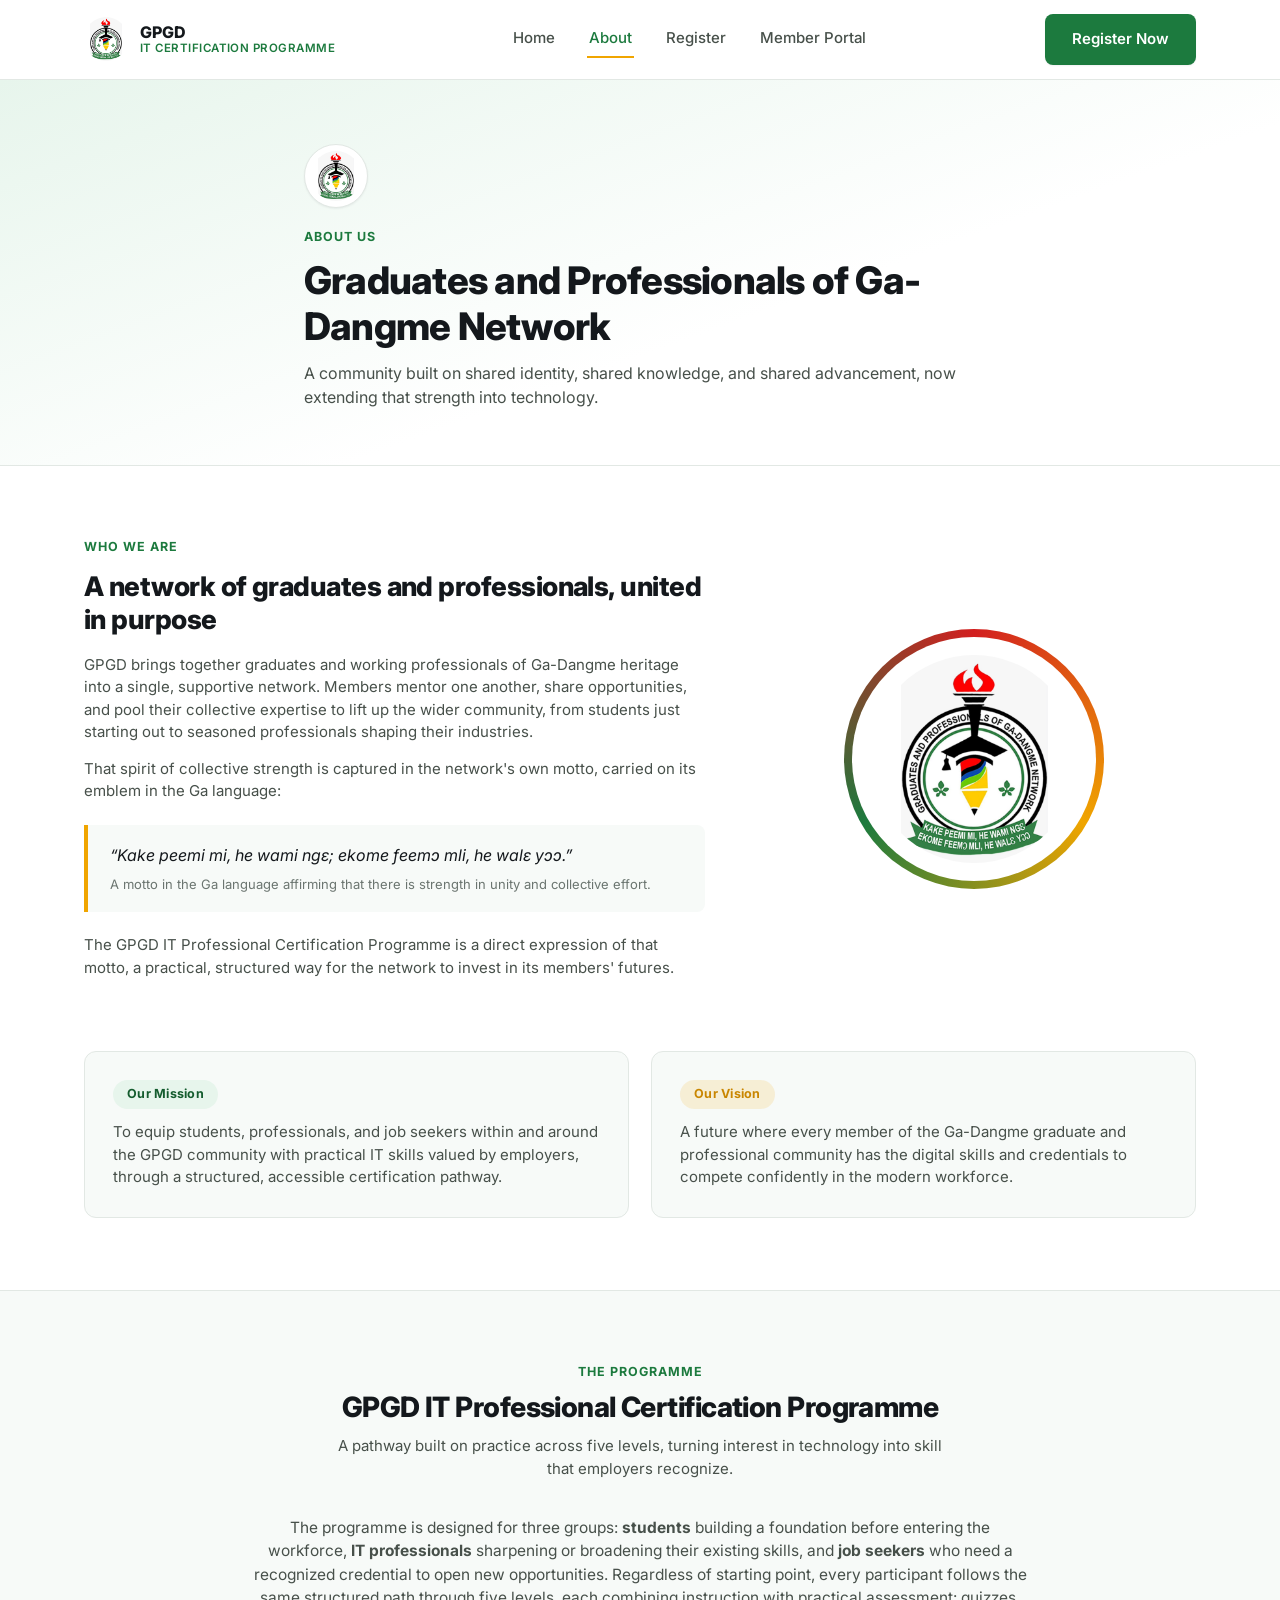
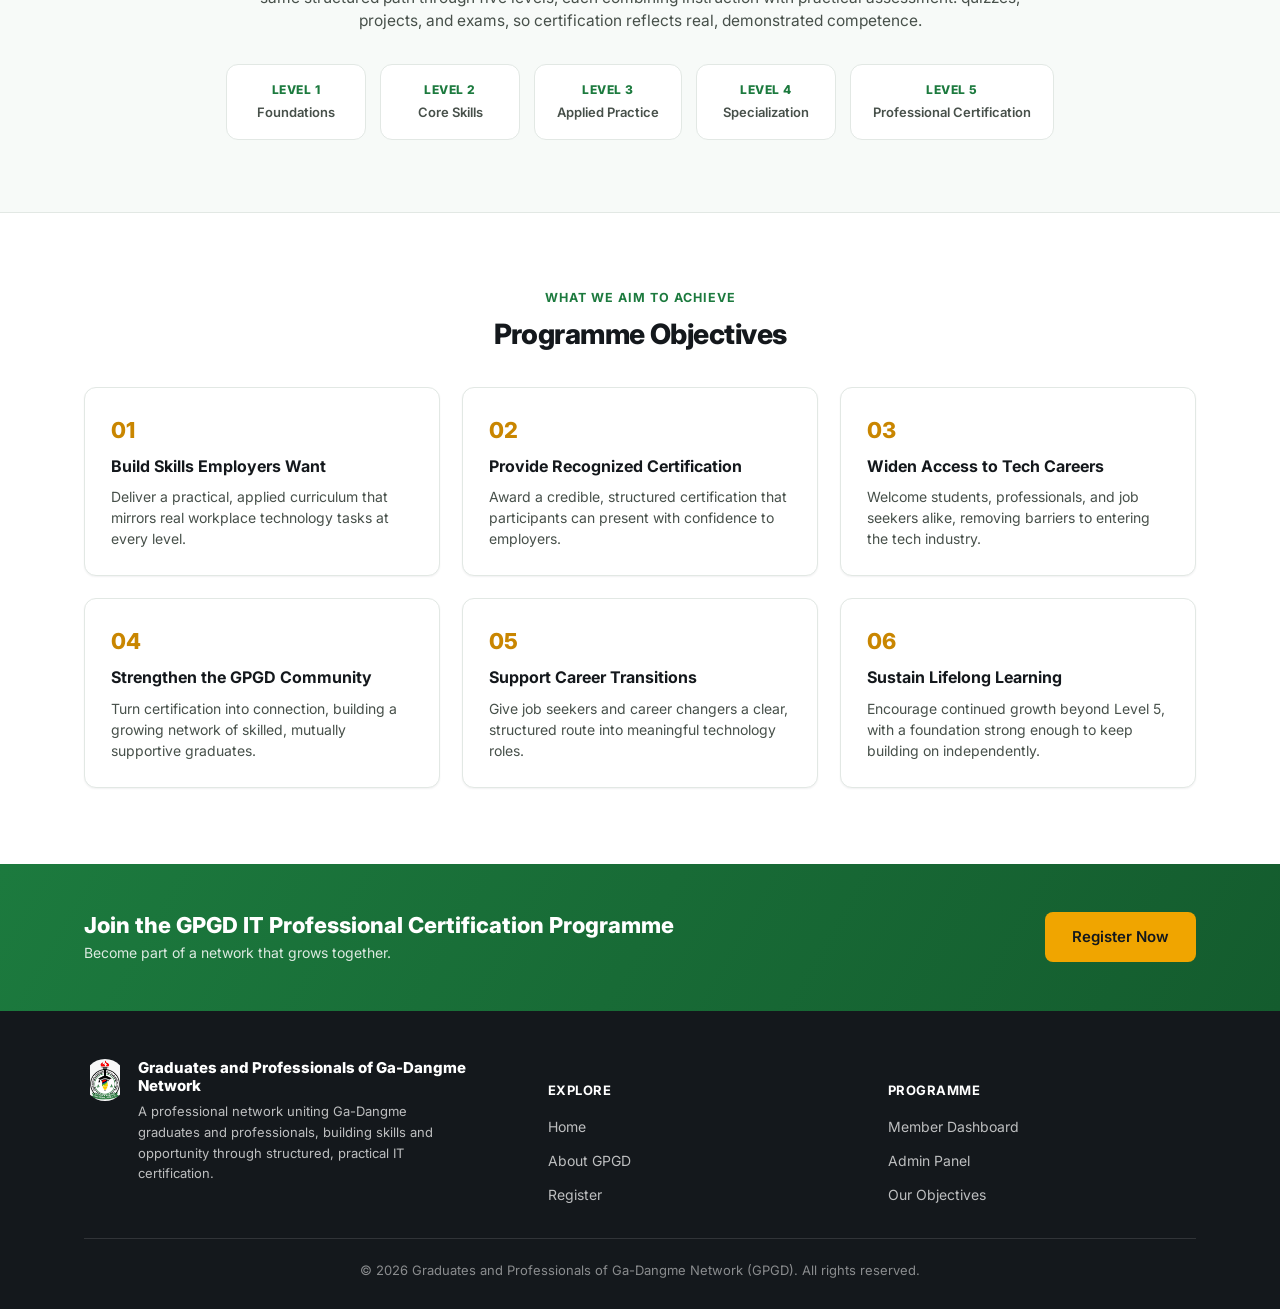
==== about.html @ 0663e2e6 "Initial commit" ====
<!DOCTYPE html>
<html lang="en">
<head>
<meta charset="UTF-8">
<meta name="viewport" content="width=device-width, initial-scale=1.0">
<title>About GPGD IT Professional Certification Programme</title>
<link rel="stylesheet" href="shared.css">
<link rel="stylesheet" href="about.css">
<link rel="preconnect" href="https://fonts.googleapis.com">
<link rel="preconnect" href="https://fonts.gstatic.com" crossorigin>
<link href="https://fonts.googleapis.com/css2?family=Inter:wght@400;500;600;700;800&display=swap" rel="stylesheet">
</head>
<body>

<header class="site-header">
  <div class="container header-inner">
    <a href="index.html" class="brand">
      <img src="assets/logo.jpeg" alt="GPGD Logo" class="brand-logo">
      <div class="brand-text">
        <strong>GPGD</strong>
        <span>IT Certification Programme</span>
      </div>
    </a>
    <nav class="nav-links" id="nav-links">
      <a href="index.html">Home</a>
      <a href="about.html" class="active">About</a>
      <a href="register.html">Register</a>
      <a href="dashboard.html">Member Portal</a>
    </nav>
    <div class="nav-cta">
      <a href="register.html" class="btn btn-primary">Register Now</a>
      <button class="nav-toggle" id="nav-toggle" aria-label="Toggle navigation">&#9776;</button>
    </div>
  </div>
</header>

<section class="page-banner">
  <div class="container page-banner-inner">
    <img src="assets/logo.jpeg" alt="GPGD Logo" class="page-banner-logo">
    <span class="eyebrow">About Us</span>
    <h1>Graduates and Professionals of Ga-Dangme Network</h1>
    <p>A community built on shared identity, shared knowledge, and shared advancement, now extending that strength into technology.</p>
  </div>
</section>

<section class="who-we-are">
  <div class="container who-grid">
    <div class="who-content">
      <span class="eyebrow">Who We Are</span>
      <h2>A network of graduates and professionals, united in purpose</h2>
      <p>
        GPGD brings together graduates and working professionals of Ga-Dangme
        heritage into a single, supportive network. Members mentor one another,
        share opportunities, and pool their collective expertise to lift up the
        wider community, from students just starting out to seasoned
        professionals shaping their industries.
      </p>
      <p>
        That spirit of collective strength is captured in the network's own
        motto, carried on its emblem in the Ga language:
      </p>
      <blockquote class="motto">
        &ldquo;Kake peemi mi, he wami ng&#603;; ekome feem&#596; mli, he wal&#603; y&#596;&#596;.&rdquo;
        <span>A motto in the Ga language affirming that there is strength in unity and collective effort.</span>
      </blockquote>
      <p>
        The GPGD IT Professional Certification Programme is a direct expression
        of that motto, a practical, structured way for the network to
        invest in its members' futures.
      </p>
    </div>
    <div class="who-media">
      <div class="who-media-ring">
        <img src="assets/logo.jpeg" alt="GPGD emblem" class="who-logo">
      </div>
    </div>
  </div>
</section>

<section class="mission-vision">
  <div class="container mv-grid">
    <div class="mv-card">
      <span class="mv-tag mv-tag-green">Our Mission</span>
      <p>To equip students, professionals, and job seekers within and around the GPGD community with practical IT skills valued by employers, through a structured, accessible certification pathway.</p>
    </div>
    <div class="mv-card">
      <span class="mv-tag mv-tag-gold">Our Vision</span>
      <p>A future where every member of the Ga-Dangme graduate and professional community has the digital skills and credentials to compete confidently in the modern workforce.</p>
    </div>
  </div>
</section>

<section class="programme">
  <div class="container">
    <div class="section-heading">
      <span class="eyebrow">The Programme</span>
      <h2>GPGD IT Professional Certification Programme</h2>
      <p>A pathway built on practice across five levels, turning interest in technology into skill that employers recognize.</p>
    </div>

    <div class="programme-body">
      <p>
        The programme is designed for three groups: <strong>students</strong>
        building a foundation before entering the workforce,
        <strong>IT professionals</strong> sharpening or broadening their
        existing skills, and <strong>job seekers</strong> who need a
        recognized credential to open new opportunities. Regardless of
        starting point, every participant follows the same structured path
        through five levels, each combining instruction with practical
        assessment: quizzes, projects, and exams, so certification
        reflects real, demonstrated competence.
      </p>
    </div>

    <div class="levels-row" aria-label="Programme levels">
      <div class="level-pill">
        <span>Level 1</span>
        Foundations
      </div>
      <div class="level-pill">
        <span>Level 2</span>
        Core Skills
      </div>
      <div class="level-pill">
        <span>Level 3</span>
        Applied Practice
      </div>
      <div class="level-pill">
        <span>Level 4</span>
        Specialization
      </div>
      <div class="level-pill">
        <span>Level 5</span>
        Professional Certification
      </div>
    </div>
  </div>
</section>

<section id="objectives" class="objectives">
  <div class="container">
    <div class="section-heading">
      <span class="eyebrow">What We Aim To Achieve</span>
      <h2>Programme Objectives</h2>
    </div>

    <div class="objectives-grid">
      <div class="objective-card">
        <div class="objective-number">01</div>
        <h3>Build Skills Employers Want</h3>
        <p>Deliver a practical, applied curriculum that mirrors real workplace technology tasks at every level.</p>
      </div>
      <div class="objective-card">
        <div class="objective-number">02</div>
        <h3>Provide Recognized Certification</h3>
        <p>Award a credible, structured certification that participants can present with confidence to employers.</p>
      </div>
      <div class="objective-card">
        <div class="objective-number">03</div>
        <h3>Widen Access to Tech Careers</h3>
        <p>Welcome students, professionals, and job seekers alike, removing barriers to entering the tech industry.</p>
      </div>
      <div class="objective-card">
        <div class="objective-number">04</div>
        <h3>Strengthen the GPGD Community</h3>
        <p>Turn certification into connection, building a growing network of skilled, mutually supportive graduates.</p>
      </div>
      <div class="objective-card">
        <div class="objective-number">05</div>
        <h3>Support Career Transitions</h3>
        <p>Give job seekers and career changers a clear, structured route into meaningful technology roles.</p>
      </div>
      <div class="objective-card">
        <div class="objective-number">06</div>
        <h3>Sustain Lifelong Learning</h3>
        <p>Encourage continued growth beyond Level 5, with a foundation strong enough to keep building on independently.</p>
      </div>
    </div>
  </div>
</section>

<section class="cta-banner">
  <div class="container cta-banner-inner">
    <div>
      <h2>Join the GPGD IT Professional Certification Programme</h2>
      <p>Become part of a network that grows together.</p>
    </div>
    <a href="register.html" class="btn btn-gold">Register Now</a>
  </div>
</section>

<footer class="site-footer">
  <div class="container">
    <div class="footer-grid">
      <div class="footer-brand">
        <img src="assets/logo.jpeg" alt="GPGD Logo">
        <div>
          <h4>Graduates and Professionals of Ga-Dangme Network</h4>
          <p>A professional network uniting Ga-Dangme graduates and professionals, building skills and opportunity through structured, practical IT certification.</p>
        </div>
      </div>
      <div class="footer-col">
        <h5>Explore</h5>
        <ul>
          <li><a href="index.html">Home</a></li>
          <li><a href="about.html">About GPGD</a></li>
          <li><a href="register.html">Register</a></li>
        </ul>
      </div>
      <div class="footer-col">
        <h5>Programme</h5>
        <ul>
          <li><a href="dashboard.html">Member Dashboard</a></li>
          <li><a href="admin.html">Admin Panel</a></li>
          <li><a href="about.html#objectives">Our Objectives</a></li>
        </ul>
      </div>
    </div>
    <p class="footer-bottom">&copy; 2026 Graduates and Professionals of Ga-Dangme Network (GPGD). All rights reserved.</p>
  </div>
</footer>

<script src="nav.js"></script>
</body>
</html>
---- shared.css ----
:root {
  --color-primary: #1c7a3e;
  --color-primary-dark: #145c2e;
  --color-primary-light: #e7f5ec;
  --color-gold: #f0a500;
  --color-gold-dark: #c98600;
  --color-flame: #d21f1f;
  --color-ink: #14181c;
  --color-body: #47504a;
  --color-muted: #6b7570;
  --color-border: #e2e8e4;
  --color-surface: #ffffff;
  --color-surface-alt: #f7faf8;
  --color-danger: #d92d20;
  --color-success: #16794f;
  --color-warning: #b54708;
  --radius-sm: 8px;
  --radius-md: 12px;
  --radius-lg: 20px;
  --shadow-sm: 0 1px 2px rgba(20, 24, 28, 0.06);
  --shadow-md: 0 8px 24px rgba(20, 24, 28, 0.08);
  --shadow-lg: 0 20px 48px rgba(20, 24, 28, 0.14);
}

* {
  box-sizing: border-box;
}

html {
  scroll-behavior: smooth;
}

body {
  margin: 0;
  font-family: "Inter", -apple-system, BlinkMacSystemFont, "Segoe UI", sans-serif;
  color: var(--color-ink);
  background: var(--color-surface);
  line-height: 1.5;
}

.container {
  width: 100%;
  max-width: 1160px;
  margin: 0 auto;
  padding: 0 24px;
}

h1, h2, h3, h4 {
  font-weight: 800;
  line-height: 1.2;
  margin: 0;
}

p {
  margin: 0;
}

a {
  text-decoration: none;
  color: inherit;
}

img {
  display: block;
}

button {
  font-family: inherit;
}

/* Buttons */

.btn {
  display: inline-flex;
  align-items: center;
  justify-content: center;
  padding: 13px 26px;
  border-radius: var(--radius-sm);
  font-size: 15px;
  font-weight: 600;
  border: 1px solid transparent;
  cursor: pointer;
  transition: transform 0.12s ease, box-shadow 0.12s ease, background 0.15s ease, border-color 0.15s ease, color 0.15s ease;
}

.btn-primary {
  background: var(--color-primary);
  color: #fff;
  box-shadow: var(--shadow-sm);
}

.btn-primary:hover:not(:disabled) {
  background: var(--color-primary-dark);
  box-shadow: var(--shadow-md);
}

.btn-primary:disabled {
  opacity: 0.7;
  cursor: not-allowed;
}

.btn-secondary {
  background: var(--color-surface);
  color: var(--color-ink);
  border-color: var(--color-border);
}

.btn-secondary:hover {
  border-color: var(--color-primary);
  color: var(--color-primary);
}

.btn-gold {
  background: var(--color-gold);
  color: var(--color-ink);
}

.btn-gold:hover {
  background: var(--color-gold-dark);
  color: #fff;
}

/* Site header / nav (marketing pages) */

.site-header {
  position: sticky;
  top: 0;
  z-index: 50;
  background: rgba(255, 255, 255, 0.92);
  backdrop-filter: blur(8px);
  border-bottom: 1px solid var(--color-border);
}

.header-inner {
  display: flex;
  align-items: center;
  justify-content: space-between;
  gap: 20px;
  padding-top: 14px;
  padding-bottom: 14px;
}

.brand {
  display: flex;
  align-items: center;
  gap: 12px;
  min-width: 0;
}

.brand-logo {
  height: 44px;
  width: 44px;
  object-fit: contain;
  flex-shrink: 0;
  border-radius: 50%;
}

.brand-text {
  display: flex;
  flex-direction: column;
  line-height: 1.15;
  min-width: 0;
}

.brand-text strong {
  font-size: 16px;
  font-weight: 800;
  letter-spacing: -0.01em;
  color: var(--color-ink);
}

.brand-text span {
  font-size: 11.5px;
  font-weight: 600;
  color: var(--color-primary);
  text-transform: uppercase;
  letter-spacing: 0.04em;
  white-space: nowrap;
}

.nav-links {
  display: flex;
  align-items: center;
  gap: 30px;
}

.nav-links a {
  font-weight: 500;
  color: var(--color-body);
  font-size: 15px;
  padding: 6px 2px;
  border-bottom: 2px solid transparent;
  transition: color 0.15s ease, border-color 0.15s ease;
}

.nav-links a:hover {
  color: var(--color-primary);
}

.nav-links a.active {
  color: var(--color-primary);
  border-bottom-color: var(--color-gold);
}

.nav-cta {
  display: flex;
  align-items: center;
  gap: 10px;
}

.nav-toggle {
  display: none;
  background: none;
  border: 1px solid var(--color-border);
  border-radius: var(--radius-sm);
  padding: 8px 10px;
  cursor: pointer;
}

/* Footer */

.site-footer {
  background: var(--color-ink);
  color: rgba(255, 255, 255, 0.72);
  padding: 48px 0 28px;
}

.footer-grid {
  display: grid;
  grid-template-columns: 1.4fr 1fr 1fr;
  gap: 32px;
  padding-bottom: 32px;
  border-bottom: 1px solid rgba(255, 255, 255, 0.12);
}

.footer-brand {
  display: flex;
  gap: 12px;
  align-items: flex-start;
}

.footer-brand img {
  height: 42px;
  width: 42px;
  object-fit: contain;
  border-radius: 50%;
  flex-shrink: 0;
}

.footer-brand h4 {
  font-size: 15px;
  color: #fff;
  margin-bottom: 6px;
}

.footer-brand p {
  font-size: 13px;
  line-height: 1.6;
  max-width: 320px;
}

.footer-col h5 {
  font-size: 13px;
  font-weight: 700;
  color: #fff;
  text-transform: uppercase;
  letter-spacing: 0.04em;
  margin-bottom: 14px;
}

.footer-col ul {
  list-style: none;
  margin: 0;
  padding: 0;
  display: flex;
  flex-direction: column;
  gap: 10px;
}

.footer-col a {
  font-size: 14px;
  transition: color 0.15s ease;
}

.footer-col a:hover {
  color: #fff;
}

.footer-bottom {
  padding-top: 22px;
  font-size: 13px;
  text-align: center;
  color: rgba(255, 255, 255, 0.5);
}

/* Toast (shared by app pages) */

.toast {
  position: fixed;
  bottom: 24px;
  left: 50%;
  transform: translateX(-50%) translateY(20px);
  background: var(--color-ink);
  color: #fff;
  padding: 14px 22px;
  border-radius: var(--radius-sm);
  font-size: 14px;
  font-weight: 500;
  box-shadow: var(--shadow-lg);
  opacity: 0;
  pointer-events: none;
  transition: opacity 0.2s ease, transform 0.2s ease;
  z-index: 300;
}

.toast.show {
  opacity: 1;
  transform: translateX(-50%) translateY(0);
  pointer-events: auto;
}

.toast.error {
  background: var(--color-danger);
}

.toast.success {
  background: var(--color-success);
}

/* Responsive nav */

@media (max-width: 860px) {
  .nav-links {
    position: fixed;
    top: 70px;
    left: 0;
    right: 0;
    background: var(--color-surface);
    border-bottom: 1px solid var(--color-border);
    flex-direction: column;
    align-items: flex-start;
    gap: 4px;
    padding: 12px 24px 20px;
    transform: translateY(-12px);
    opacity: 0;
    pointer-events: none;
    transition: opacity 0.15s ease, transform 0.15s ease;
  }

  .nav-links.open {
    transform: translateY(0);
    opacity: 1;
    pointer-events: auto;
  }

  .nav-links a {
    width: 100%;
    padding: 10px 0;
  }

  .nav-toggle {
    display: inline-flex;
  }

  .footer-grid {
    grid-template-columns: 1fr;
  }
}
---- about.css ----
/* Page banner */

.page-banner {
  background: linear-gradient(160deg, var(--color-primary-light) 0%, #ffffff 60%);
  padding: 64px 0 56px;
  border-bottom: 1px solid var(--color-border);
}

.page-banner-inner {
  max-width: 720px;
  display: flex;
  flex-direction: column;
  align-items: flex-start;
  gap: 12px;
}

.page-banner-logo {
  width: 64px;
  height: 64px;
  object-fit: contain;
  border-radius: 50%;
  background: #fff;
  border: 1px solid var(--color-border);
  box-shadow: var(--shadow-sm);
  padding: 6px;
  margin-bottom: 8px;
}

.page-banner h1 {
  font-size: clamp(28px, 4vw, 38px);
  letter-spacing: -0.02em;
}

.page-banner p {
  font-size: 16px;
  color: var(--color-body);
}

.eyebrow {
  display: inline-block;
  font-size: 12.5px;
  font-weight: 700;
  color: var(--color-primary);
  text-transform: uppercase;
  letter-spacing: 0.08em;
}

.section-heading {
  text-align: center;
  max-width: 620px;
  margin: 0 auto 36px;
  display: flex;
  flex-direction: column;
  gap: 10px;
}

.section-heading h2 {
  font-size: 28px;
  letter-spacing: -0.02em;
}

.section-heading p {
  font-size: 15px;
  color: var(--color-body);
}

/* Who we are */

.who-we-are {
  padding: 72px 0;
}

.who-grid {
  display: grid;
  grid-template-columns: 1.4fr 1fr;
  gap: 48px;
  align-items: center;
}

.who-content {
  display: flex;
  flex-direction: column;
  gap: 14px;
}

.who-content h2 {
  font-size: 27px;
  letter-spacing: -0.02em;
  margin-bottom: 4px;
}

.who-content p {
  font-size: 15px;
  color: var(--color-body);
}

.motto {
  margin: 8px 0;
  padding: 18px 22px;
  border-left: 4px solid var(--color-gold);
  background: var(--color-surface-alt);
  border-radius: 0 var(--radius-sm) var(--radius-sm) 0;
  font-size: 16px;
  font-style: italic;
  color: var(--color-ink);
  display: flex;
  flex-direction: column;
  gap: 8px;
}

.motto span {
  font-size: 13px;
  font-style: normal;
  color: var(--color-muted);
}

.who-media {
  display: flex;
  align-items: center;
  justify-content: center;
}

.who-media-ring {
  width: 260px;
  height: 260px;
  border-radius: 50%;
  display: flex;
  align-items: center;
  justify-content: center;
  background: conic-gradient(var(--color-flame), var(--color-gold), var(--color-primary), var(--color-flame));
  padding: 8px;
}

.who-logo {
  width: 100%;
  height: 100%;
  object-fit: contain;
  border-radius: 50%;
  background: #fff;
  padding: 18px;
}

/* Mission & vision */

.mission-vision {
  padding: 0 0 72px;
}

.mv-grid {
  display: grid;
  grid-template-columns: repeat(2, 1fr);
  gap: 22px;
}

.mv-card {
  background: var(--color-surface-alt);
  border: 1px solid var(--color-border);
  border-radius: var(--radius-md);
  padding: 28px;
  display: flex;
  flex-direction: column;
  gap: 12px;
}

.mv-tag {
  display: inline-flex;
  align-self: flex-start;
  font-size: 12.5px;
  font-weight: 700;
  padding: 5px 14px;
  border-radius: 999px;
  letter-spacing: 0.02em;
}

.mv-tag-green {
  background: var(--color-primary-light);
  color: var(--color-primary-dark);
}

.mv-tag-gold {
  background: rgba(240, 165, 0, 0.14);
  color: var(--color-gold-dark);
}

.mv-card p {
  font-size: 15px;
  color: var(--color-body);
}

/* Programme */

.programme {
  padding: 72px 0;
  background: var(--color-surface-alt);
  border-top: 1px solid var(--color-border);
  border-bottom: 1px solid var(--color-border);
}

.programme-body {
  max-width: 780px;
  margin: 0 auto 32px;
}

.programme-body p {
  font-size: 15.5px;
  color: var(--color-body);
  text-align: center;
}

.levels-row {
  display: flex;
  gap: 14px;
  flex-wrap: wrap;
  justify-content: center;
}

.level-pill {
  display: flex;
  flex-direction: column;
  gap: 4px;
  align-items: center;
  background: var(--color-surface);
  border: 1px solid var(--color-border);
  border-radius: var(--radius-md);
  padding: 16px 22px;
  font-size: 13px;
  font-weight: 600;
  color: var(--color-body);
  min-width: 140px;
  text-align: center;
}

.level-pill span {
  font-size: 12px;
  font-weight: 800;
  color: var(--color-primary);
  text-transform: uppercase;
  letter-spacing: 0.04em;
}

/* Objectives */

.objectives {
  padding: 76px 0;
}

.objectives-grid {
  display: grid;
  grid-template-columns: repeat(3, 1fr);
  gap: 22px;
}

.objective-card {
  background: var(--color-surface);
  border: 1px solid var(--color-border);
  border-radius: var(--radius-md);
  padding: 26px;
  display: flex;
  flex-direction: column;
  gap: 10px;
  box-shadow: var(--shadow-sm);
  transition: box-shadow 0.15s ease, transform 0.15s ease;
}

.objective-card:hover {
  box-shadow: var(--shadow-md);
  transform: translateY(-3px);
}

.objective-number {
  font-size: 22px;
  font-weight: 800;
  color: var(--color-gold-dark);
}

.objective-card h3 {
  font-size: 16px;
  font-weight: 700;
}

.objective-card p {
  font-size: 14px;
  color: var(--color-body);
}

/* CTA banner (shared look, defined here for pages without home.css) */

.cta-banner {
  background: linear-gradient(120deg, var(--color-primary) 0%, var(--color-primary-dark) 100%);
  padding: 48px 0;
}

.cta-banner-inner {
  display: flex;
  align-items: center;
  justify-content: space-between;
  gap: 24px;
  flex-wrap: wrap;
}

.cta-banner h2 {
  font-size: 22px;
  color: #fff;
  margin-bottom: 4px;
}

.cta-banner p {
  font-size: 14px;
  color: rgba(255, 255, 255, 0.85);
}

/* Responsive */

@media (max-width: 900px) {
  .who-grid {
    grid-template-columns: 1fr;
  }

  .who-media {
    order: -1;
  }

  .objectives-grid {
    grid-template-columns: repeat(2, 1fr);
  }
}

@media (max-width: 600px) {
  .mv-grid,
  .objectives-grid {
    grid-template-columns: 1fr;
  }

  .who-media-ring {
    width: 200px;
    height: 200px;
  }
}
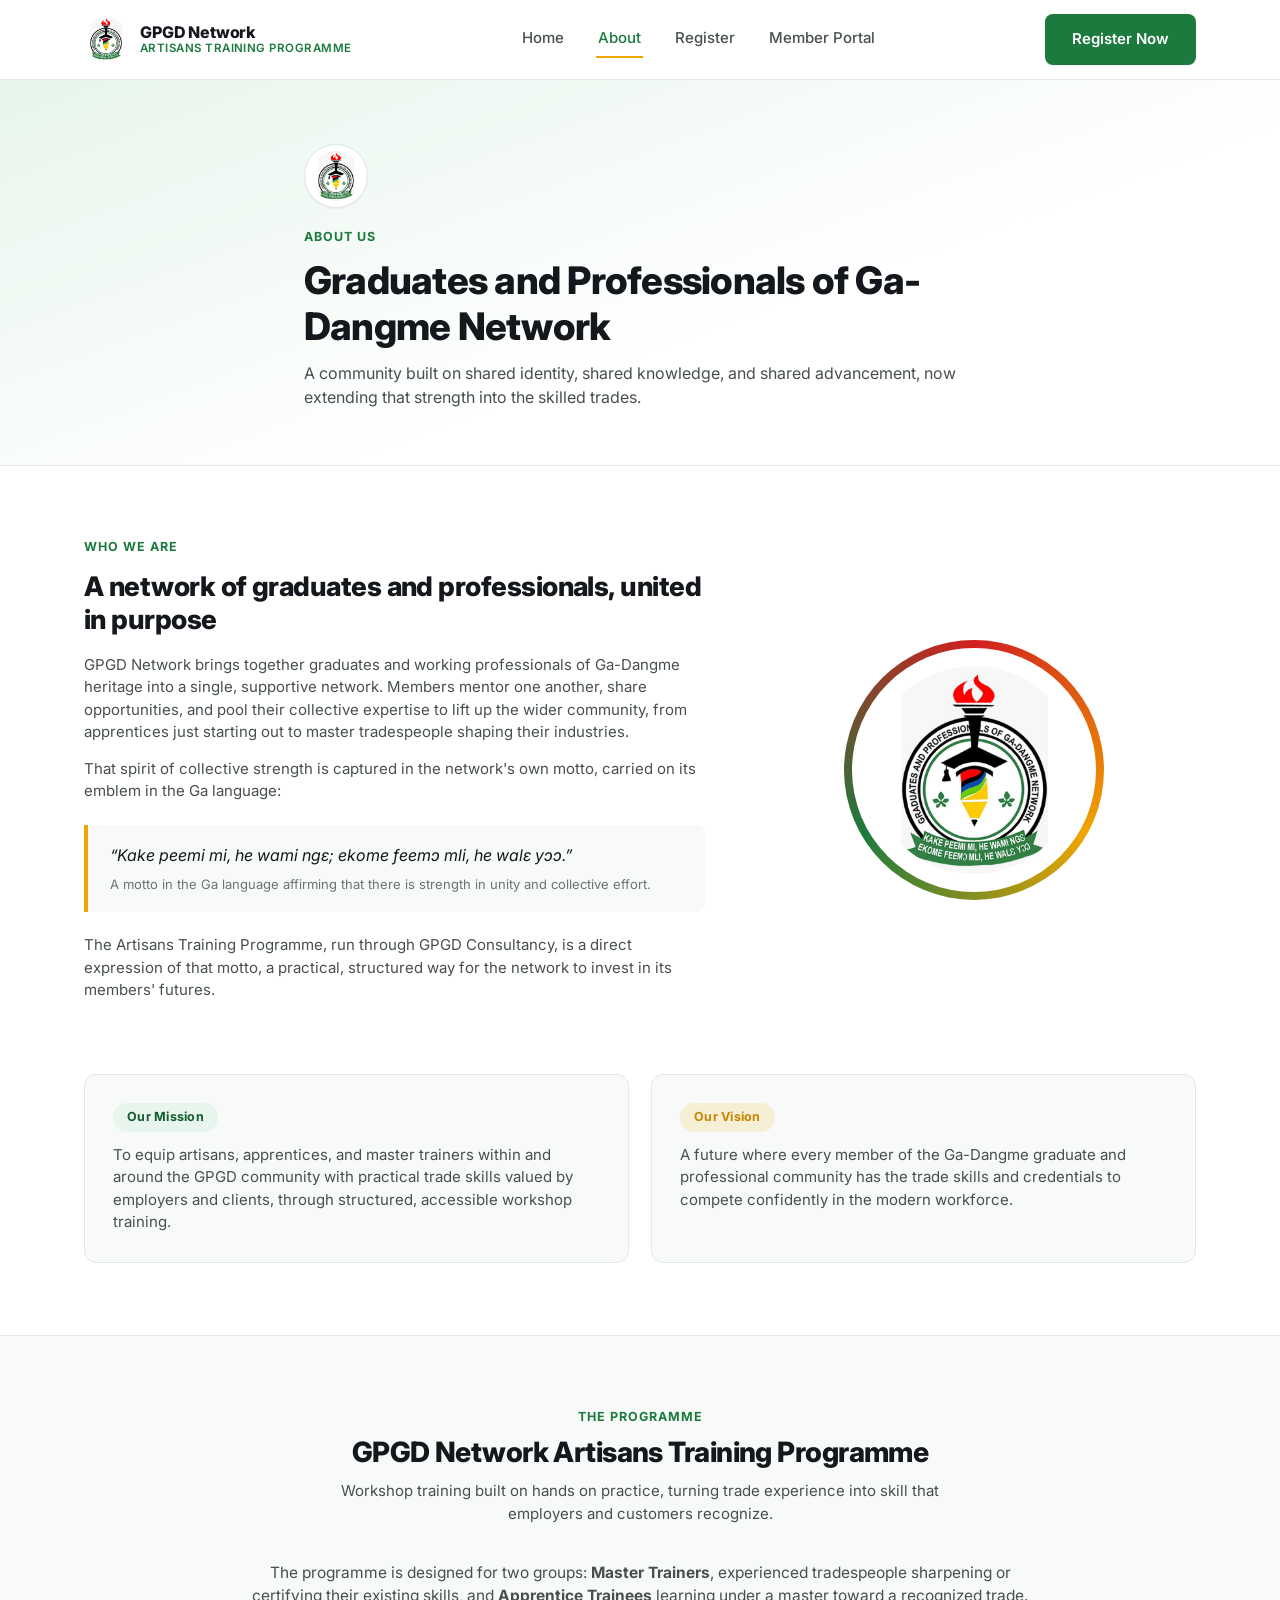
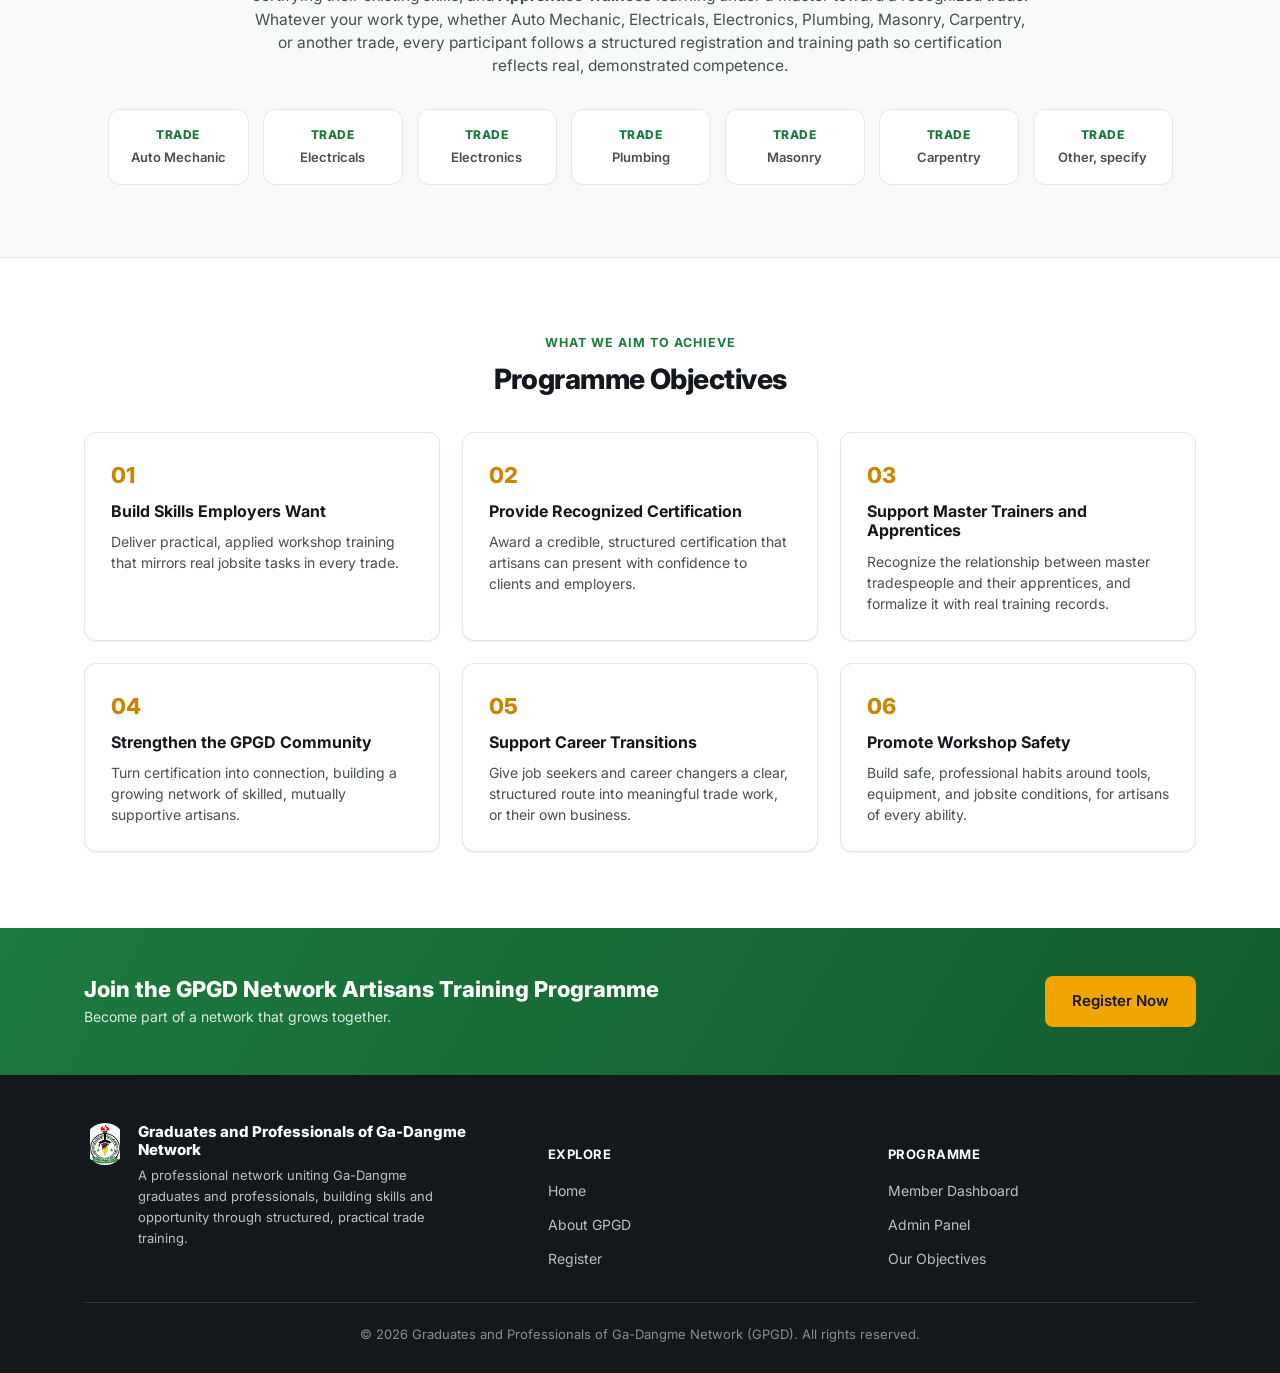
==== commit eeb0c9b1: "refactor: Update references from IT Professional Certification Programme to Network Artisans Trainin" ====
--- a/about.html
+++ b/about.html
@@ -3,7 +3,7 @@
 <head>
 <meta charset="UTF-8">
 <meta name="viewport" content="width=device-width, initial-scale=1.0">
-<title>About GPGD IT Professional Certification Programme</title>
+<title>About GPGD Network Artisans Training Programme</title>
 <link rel="stylesheet" href="shared.css">
 <link rel="stylesheet" href="about.css">
 <link rel="preconnect" href="https://fonts.googleapis.com">
@@ -17,8 +17,8 @@
     <a href="index.html" class="brand">
       <img src="assets/logo.jpeg" alt="GPGD Logo" class="brand-logo">
       <div class="brand-text">
-        <strong>GPGD</strong>
-        <span>IT Certification Programme</span>
+        <strong>GPGD Network</strong>
+        <span>Artisans Training Programme</span>
       </div>
     </a>
     <nav class="nav-links" id="nav-links">
@@ -39,7 +39,7 @@
     <img src="assets/logo.jpeg" alt="GPGD Logo" class="page-banner-logo">
     <span class="eyebrow">About Us</span>
     <h1>Graduates and Professionals of Ga-Dangme Network</h1>
-    <p>A community built on shared identity, shared knowledge, and shared advancement, now extending that strength into technology.</p>
+    <p>A community built on shared identity, shared knowledge, and shared advancement, now extending that strength into the skilled trades.</p>
   </div>
 </section>
 
@@ -49,11 +49,11 @@
       <span class="eyebrow">Who We Are</span>
       <h2>A network of graduates and professionals, united in purpose</h2>
       <p>
-        GPGD brings together graduates and working professionals of Ga-Dangme
+        GPGD Network brings together graduates and working professionals of Ga-Dangme
         heritage into a single, supportive network. Members mentor one another,
         share opportunities, and pool their collective expertise to lift up the
-        wider community, from students just starting out to seasoned
-        professionals shaping their industries.
+        wider community, from apprentices just starting out to master
+        tradespeople shaping their industries.
       </p>
       <p>
         That spirit of collective strength is captured in the network's own
@@ -64,9 +64,9 @@
         <span>A motto in the Ga language affirming that there is strength in unity and collective effort.</span>
       </blockquote>
       <p>
-        The GPGD IT Professional Certification Programme is a direct expression
-        of that motto, a practical, structured way for the network to
-        invest in its members' futures.
+        The Artisans Training Programme, run through GPGD Consultancy, is a
+        direct expression of that motto, a practical, structured way for the
+        network to invest in its members' futures.
       </p>
     </div>
     <div class="who-media">
@@ -81,11 +81,11 @@
   <div class="container mv-grid">
     <div class="mv-card">
       <span class="mv-tag mv-tag-green">Our Mission</span>
-      <p>To equip students, professionals, and job seekers within and around the GPGD community with practical IT skills valued by employers, through a structured, accessible certification pathway.</p>
+      <p>To equip artisans, apprentices, and master trainers within and around the GPGD community with practical trade skills valued by employers and clients, through structured, accessible workshop training.</p>
     </div>
     <div class="mv-card">
       <span class="mv-tag mv-tag-gold">Our Vision</span>
-      <p>A future where every member of the Ga-Dangme graduate and professional community has the digital skills and credentials to compete confidently in the modern workforce.</p>
+      <p>A future where every member of the Ga-Dangme graduate and professional community has the trade skills and credentials to compete confidently in the modern workforce.</p>
     </div>
   </div>
 </section>
@@ -94,44 +94,50 @@
   <div class="container">
     <div class="section-heading">
       <span class="eyebrow">The Programme</span>
-      <h2>GPGD IT Professional Certification Programme</h2>
-      <p>A pathway built on practice across five levels, turning interest in technology into skill that employers recognize.</p>
+      <h2>GPGD Network Artisans Training Programme</h2>
+      <p>Workshop training built on hands on practice, turning trade experience into skill that employers and customers recognize.</p>
     </div>
 
     <div class="programme-body">
       <p>
-        The programme is designed for three groups: <strong>students</strong>
-        building a foundation before entering the workforce,
-        <strong>IT professionals</strong> sharpening or broadening their
-        existing skills, and <strong>job seekers</strong> who need a
-        recognized credential to open new opportunities. Regardless of
-        starting point, every participant follows the same structured path
-        through five levels, each combining instruction with practical
-        assessment: quizzes, projects, and exams, so certification
-        reflects real, demonstrated competence.
-      </p>
-    </div>
-
-    <div class="levels-row" aria-label="Programme levels">
-      <div class="level-pill">
-        <span>Level 1</span>
-        Foundations
-      </div>
-      <div class="level-pill">
-        <span>Level 2</span>
-        Core Skills
-      </div>
-      <div class="level-pill">
-        <span>Level 3</span>
-        Applied Practice
-      </div>
-      <div class="level-pill">
-        <span>Level 4</span>
-        Specialization
-      </div>
-      <div class="level-pill">
-        <span>Level 5</span>
-        Professional Certification
+        The programme is designed for two groups: <strong>Master Trainers</strong>,
+        experienced tradespeople sharpening or certifying their existing skills,
+        and <strong>Apprentice Trainees</strong> learning under a master toward
+        a recognized trade. Whatever your work type, whether Auto Mechanic,
+        Electricals, Electronics, Plumbing, Masonry, Carpentry, or another
+        trade, every participant follows a structured registration and
+        training path so certification reflects real, demonstrated competence.
+      </p>
+    </div>
+
+    <div class="levels-row" aria-label="Skilled trades covered">
+      <div class="level-pill">
+        <span>Trade</span>
+        Auto Mechanic
+      </div>
+      <div class="level-pill">
+        <span>Trade</span>
+        Electricals
+      </div>
+      <div class="level-pill">
+        <span>Trade</span>
+        Electronics
+      </div>
+      <div class="level-pill">
+        <span>Trade</span>
+        Plumbing
+      </div>
+      <div class="level-pill">
+        <span>Trade</span>
+        Masonry
+      </div>
+      <div class="level-pill">
+        <span>Trade</span>
+        Carpentry
+      </div>
+      <div class="level-pill">
+        <span>Trade</span>
+        Other, specify
       </div>
     </div>
   </div>
@@ -148,32 +154,32 @@
       <div class="objective-card">
         <div class="objective-number">01</div>
         <h3>Build Skills Employers Want</h3>
-        <p>Deliver a practical, applied curriculum that mirrors real workplace technology tasks at every level.</p>
+        <p>Deliver practical, applied workshop training that mirrors real jobsite tasks in every trade.</p>
       </div>
       <div class="objective-card">
         <div class="objective-number">02</div>
         <h3>Provide Recognized Certification</h3>
-        <p>Award a credible, structured certification that participants can present with confidence to employers.</p>
+        <p>Award a credible, structured certification that artisans can present with confidence to clients and employers.</p>
       </div>
       <div class="objective-card">
         <div class="objective-number">03</div>
-        <h3>Widen Access to Tech Careers</h3>
-        <p>Welcome students, professionals, and job seekers alike, removing barriers to entering the tech industry.</p>
+        <h3>Support Master Trainers and Apprentices</h3>
+        <p>Recognize the relationship between master tradespeople and their apprentices, and formalize it with real training records.</p>
       </div>
       <div class="objective-card">
         <div class="objective-number">04</div>
         <h3>Strengthen the GPGD Community</h3>
-        <p>Turn certification into connection, building a growing network of skilled, mutually supportive graduates.</p>
+        <p>Turn certification into connection, building a growing network of skilled, mutually supportive artisans.</p>
       </div>
       <div class="objective-card">
         <div class="objective-number">05</div>
         <h3>Support Career Transitions</h3>
-        <p>Give job seekers and career changers a clear, structured route into meaningful technology roles.</p>
+        <p>Give job seekers and career changers a clear, structured route into meaningful trade work, or their own business.</p>
       </div>
       <div class="objective-card">
         <div class="objective-number">06</div>
-        <h3>Sustain Lifelong Learning</h3>
-        <p>Encourage continued growth beyond Level 5, with a foundation strong enough to keep building on independently.</p>
+        <h3>Promote Workshop Safety</h3>
+        <p>Build safe, professional habits around tools, equipment, and jobsite conditions, for artisans of every ability.</p>
       </div>
     </div>
   </div>
@@ -182,7 +188,7 @@
 <section class="cta-banner">
   <div class="container cta-banner-inner">
     <div>
-      <h2>Join the GPGD IT Professional Certification Programme</h2>
+      <h2>Join the GPGD Network Artisans Training Programme</h2>
       <p>Become part of a network that grows together.</p>
     </div>
     <a href="register.html" class="btn btn-gold">Register Now</a>
@@ -196,7 +202,7 @@
         <img src="assets/logo.jpeg" alt="GPGD Logo">
         <div>
           <h4>Graduates and Professionals of Ga-Dangme Network</h4>
-          <p>A professional network uniting Ga-Dangme graduates and professionals, building skills and opportunity through structured, practical IT certification.</p>
+          <p>A professional network uniting Ga-Dangme graduates and professionals, building skills and opportunity through structured, practical trade training.</p>
         </div>
       </div>
       <div class="footer-col">
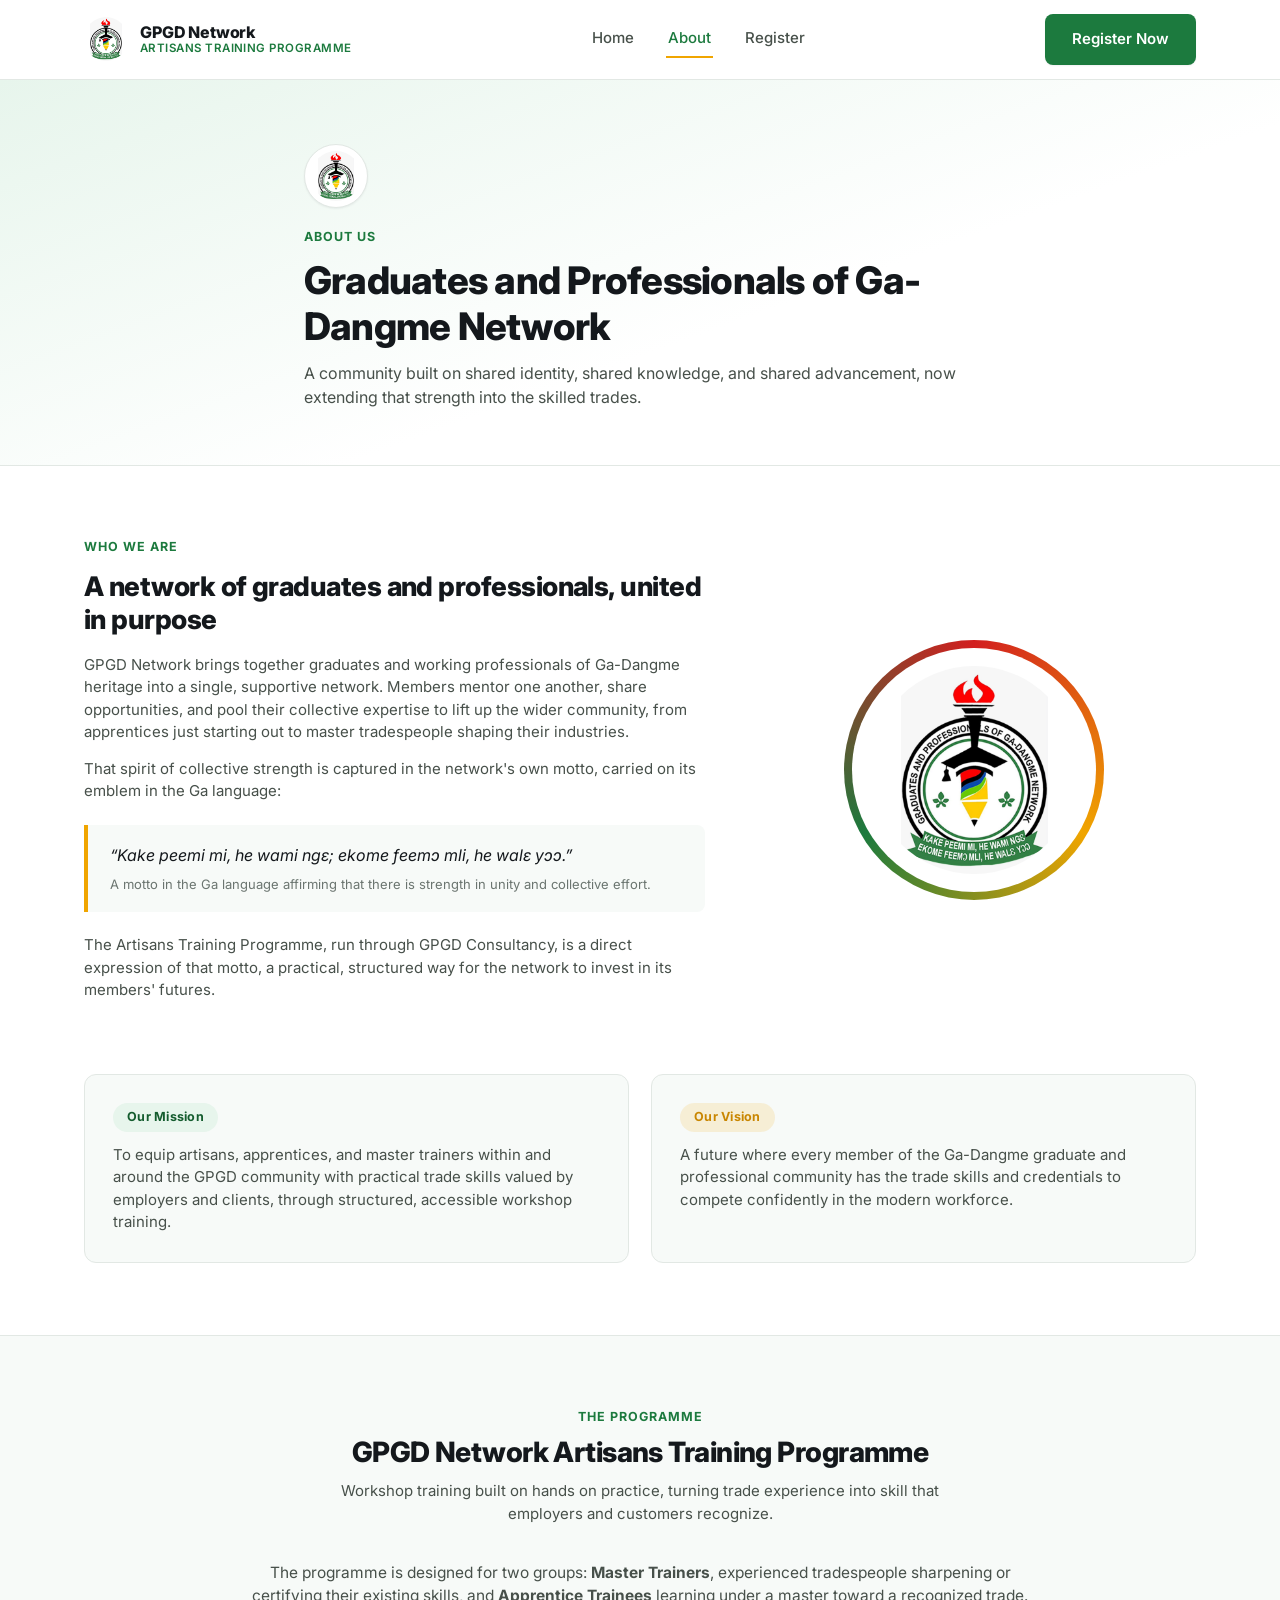
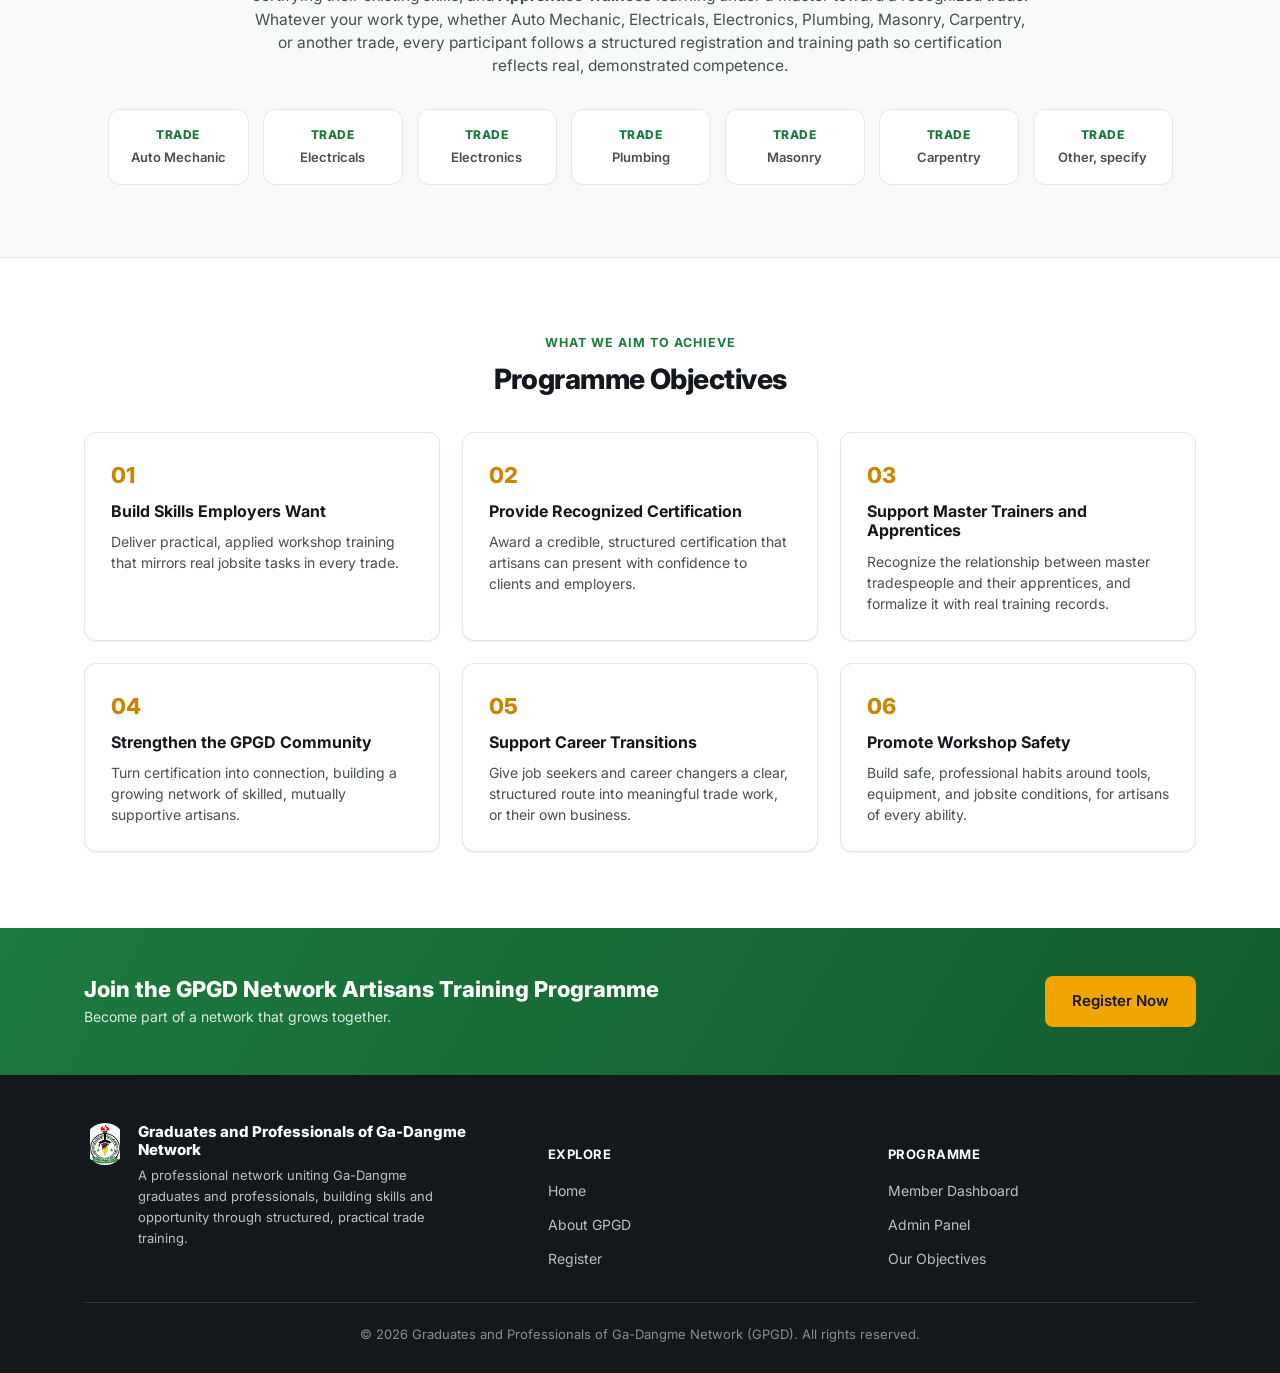
==== commit db2e1a41: "go" ====
--- a/about.html
+++ b/about.html
@@ -25,7 +25,6 @@
       <a href="index.html">Home</a>
       <a href="about.html" class="active">About</a>
       <a href="register.html">Register</a>
-      <a href="dashboard.html">Member Portal</a>
     </nav>
     <div class="nav-cta">
       <a href="register.html" class="btn btn-primary">Register Now</a>
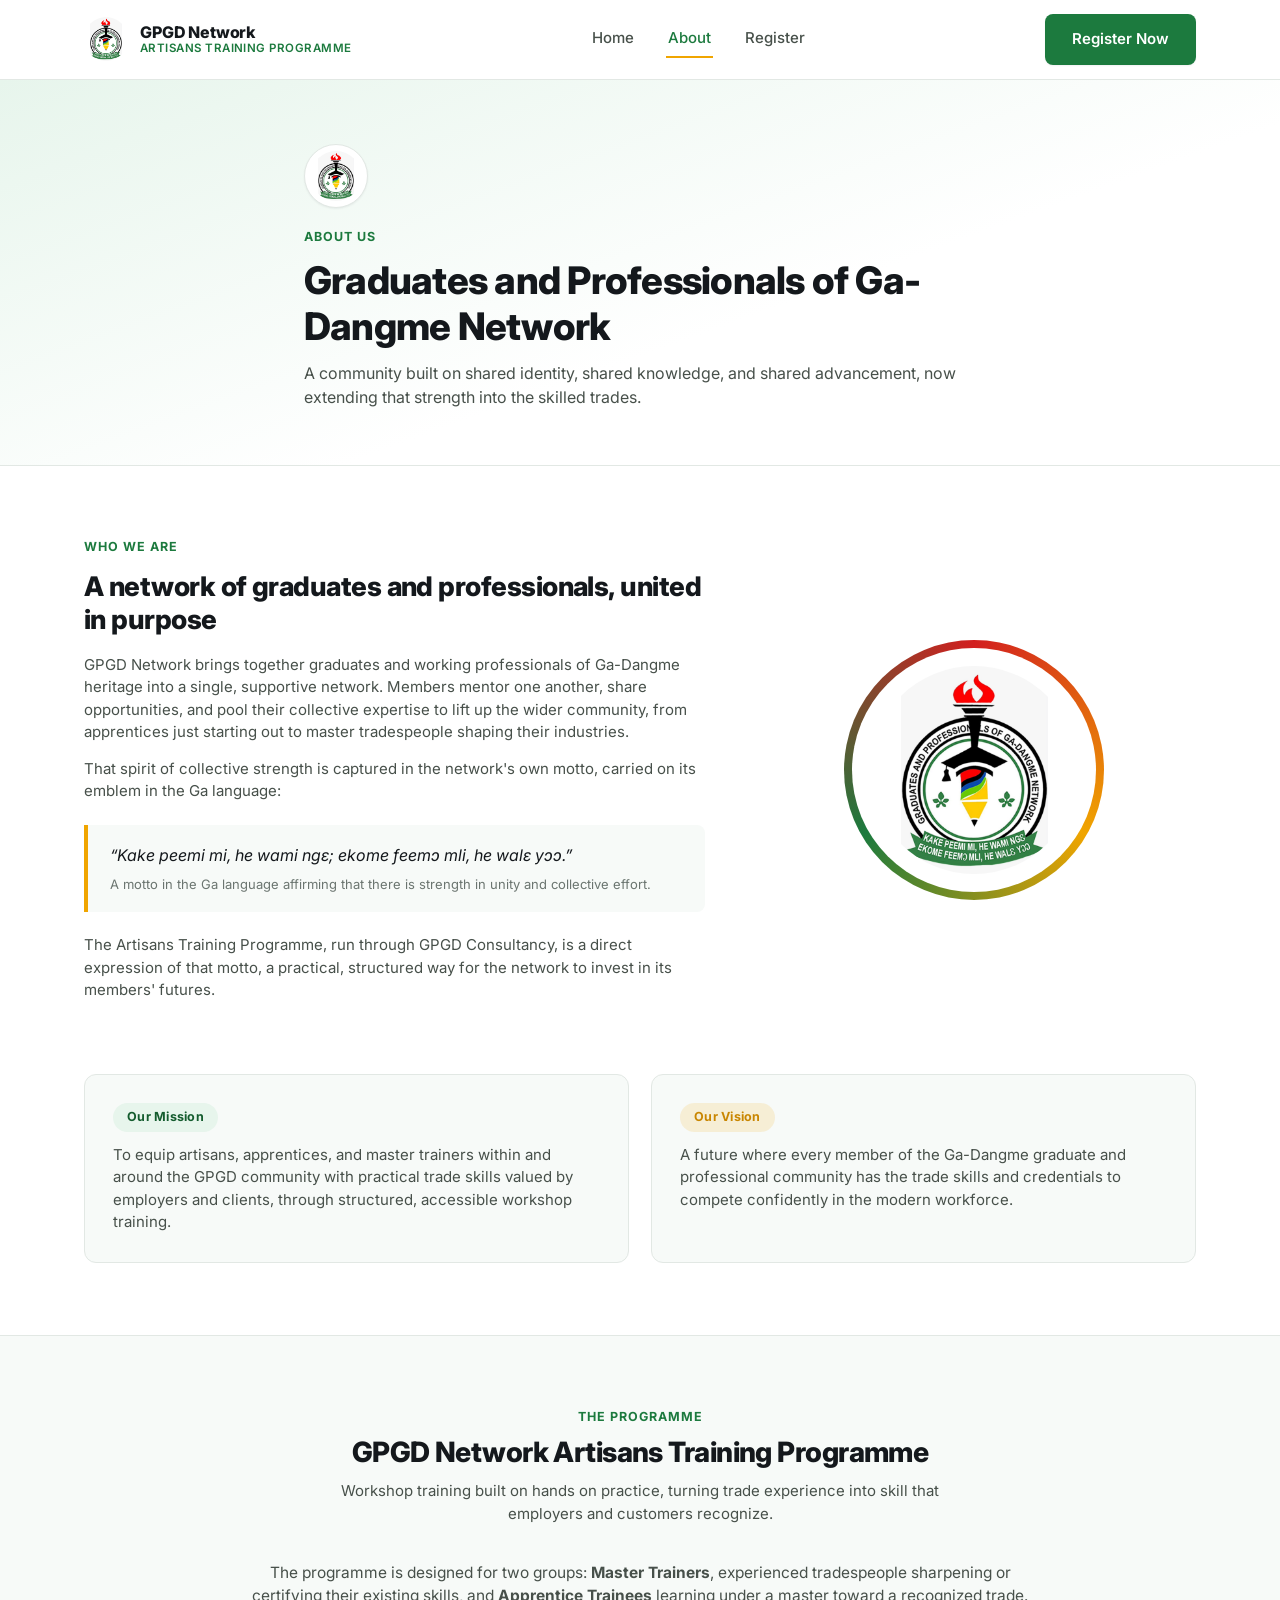
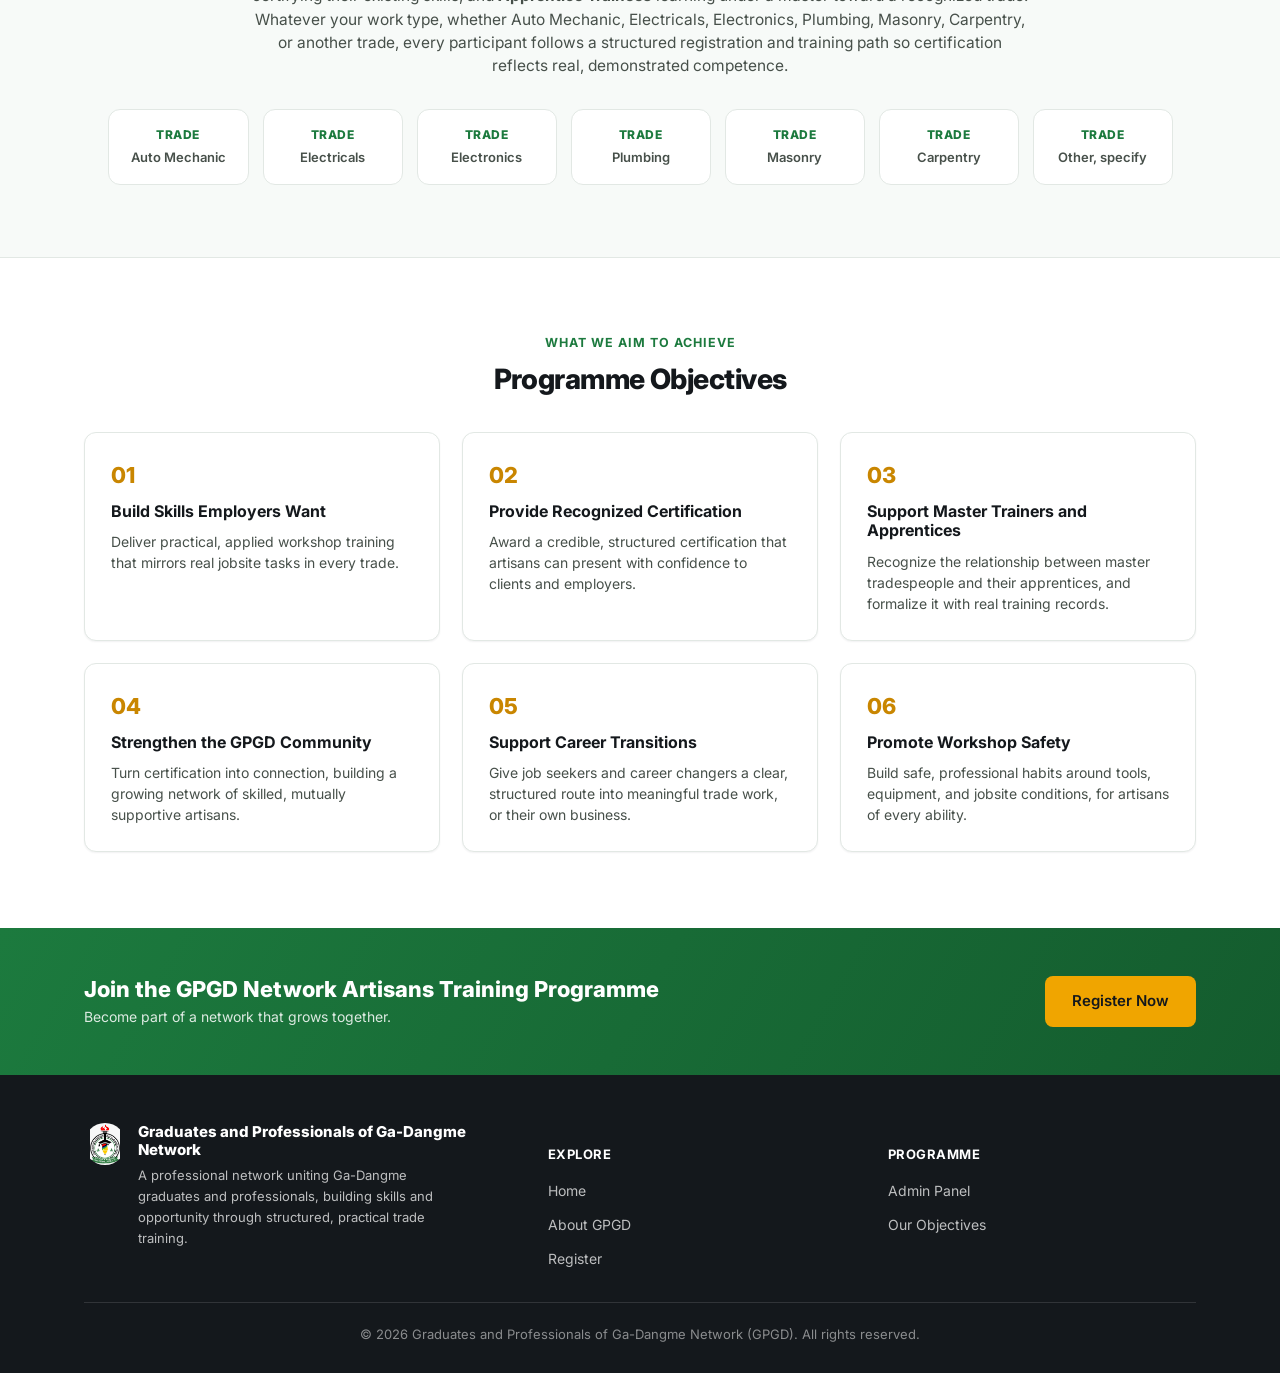
==== commit 24099191: "feat: Implement admin login functionality and applicant management system" ====
--- a/about.html
+++ b/about.html
@@ -215,7 +215,6 @@
       <div class="footer-col">
         <h5>Programme</h5>
         <ul>
-          <li><a href="dashboard.html">Member Dashboard</a></li>
           <li><a href="admin.html">Admin Panel</a></li>
           <li><a href="about.html#objectives">Our Objectives</a></li>
         </ul>
